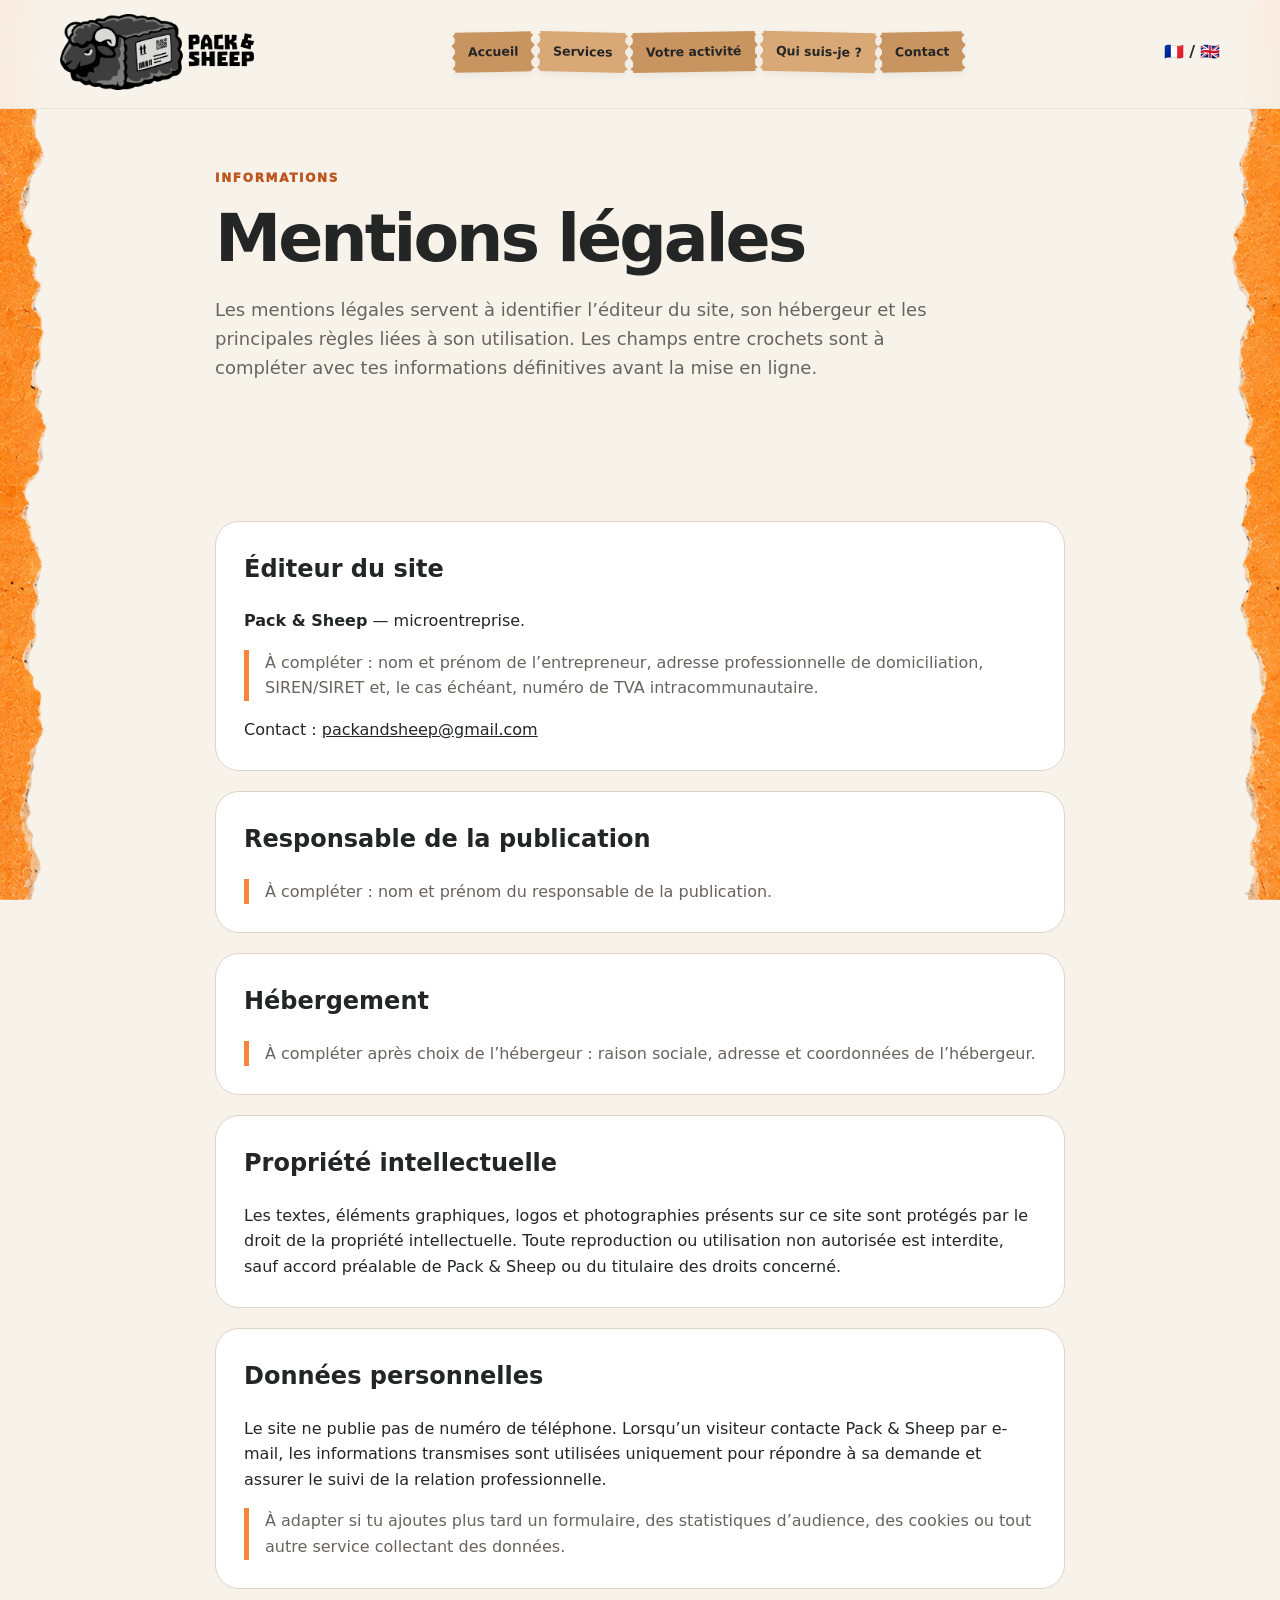
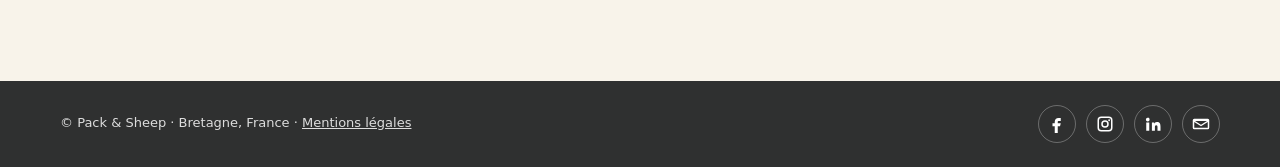
==== mentions-legales.html @ a70dde85 "Add files via upload Mise en ligne initiale du site Pack & Sheep" ====
<!DOCTYPE html>

<html lang="fr"><head><meta charset="utf-8"/><meta content="width=device-width,initial-scale=1" name="viewport"/><title>Mentions légales — Pack &amp; Sheep</title><meta content="Logistique à taille humaine pour les structures indépendantes — Bretagne, France." name="description"/><link href="style.css" rel="stylesheet"/></head><body class=""><div class="site"><nav class="nav"><div class="wrap navin"><a class="brand" href="index.html"><img alt="Pack &amp; Sheep" src="assets/logo.png"/></a><div class="links"><a class="tape" href="index.html">Accueil</a><a class="tape" href="services.html">Services</a><a class="tape" href="activite.html">Votre activité</a><a class="tape" href="qui-suis-je.html">Qui suis-je ?</a><a class="tape" href="contact.html">Contact</a></div><div aria-label="Language" class="lang-switch"><span class="lang-current">🇫🇷</span> / <a href="en/mentions-legales.html">🇬🇧</a></div><a class="btn orange mobile" href="contact.html">Contact</a></div></nav><main><section class="pagehead"><div class="wrap legal-content"><div class="eyebrow">Informations</div><h1 class="page-title">Mentions légales</h1><p class="lead">Les mentions légales servent à identifier l’éditeur du site, son hébergeur et les principales règles liées à son utilisation. Les champs entre crochets sont à compléter avec tes informations définitives avant la mise en ligne.</p></div></section><section class="section"><div class="wrap legal-content"><div class="legal-card"><h2>Éditeur du site</h2><p><strong>Pack &amp; Sheep</strong> — microentreprise.</p><p class="todo">À compléter : nom et prénom de l’entrepreneur, adresse professionnelle de domiciliation, SIREN/SIRET et, le cas échéant, numéro de TVA intracommunautaire.</p><p>Contact : <a href="mailto:packandsheep@gmail.com">packandsheep@gmail.com</a></p></div><div class="legal-card"><h2>Responsable de la publication</h2><p class="todo">À compléter : nom et prénom du responsable de la publication.</p></div><div class="legal-card"><h2>Hébergement</h2><p class="todo">À compléter après choix de l’hébergeur : raison sociale, adresse et coordonnées de l’hébergeur.</p></div><div class="legal-card"><h2>Propriété intellectuelle</h2><p>Les textes, éléments graphiques, logos et photographies présents sur ce site sont protégés par le droit de la propriété intellectuelle. Toute reproduction ou utilisation non autorisée est interdite, sauf accord préalable de Pack &amp; Sheep ou du titulaire des droits concerné.</p></div><div class="legal-card"><h2>Données personnelles</h2><p>Le site ne publie pas de numéro de téléphone. Lorsqu’un visiteur contacte Pack &amp; Sheep par e-mail, les informations transmises sont utilisées uniquement pour répondre à sa demande et assurer le suivi de la relation professionnelle.</p><p class="todo">À adapter si tu ajoutes plus tard un formulaire, des statistiques d’audience, des cookies ou tout autre service collectant des données.</p></div></div></section></main><footer class="footer"><div class="wrap footin"><div class="legal">© Pack &amp; Sheep · Bretagne, France · <a href="mentions-legales.html">Mentions légales</a></div><div class="social"><a aria-label="Facebook" href="https://www.facebook.com/packandsheep" target="_blank"><svg viewbox="0 0 24 24"><path d="M14 8h3V4h-3c-3 0-5 2-5 5v2H6v4h3v9h4v-9h3l1-4h-4V9c0-.7.3-1 1-1z"></path></svg></a><a aria-label="Instagram" href="https://www.instagram.com/packandsheep/" target="_blank"><svg viewbox="0 0 24 24"><path d="M7 2h10a5 5 0 0 1 5 5v10a5 5 0 0 1-5 5H7a5 5 0 0 1-5-5V7a5 5 0 0 1 5-5zm0 2a3 3 0 0 0-3 3v10a3 3 0 0 0 3 3h10a3 3 0 0 0 3-3V7a3 3 0 0 0-3-3H7zm5 3a5 5 0 1 1 0 10 5 5 0 0 1 0-10zm0 2a3 3 0 1 0 0 6 3 3 0 0 0 0-6zm5.5-3.2a1.2 1.2 0 1 1 0 2.4 1.2 1.2 0 0 1 0-2.4z"></path></svg></a><a aria-label="LinkedIn" href="https://linkedin.com/company/packandsheep" rel="noopener noreferrer" target="_blank"><svg viewbox="0 0 24 24"><path d="M4.98 3.5A2.5 2.5 0 1 1 5 8.5a2.5 2.5 0 0 1-.02-5zM3 10h4v11H3V10zm6.5 0h3.83v1.5h.05c.53-1.01 1.84-2.08 3.79-2.08C21.22 9.42 22 12.09 22 15.56V21h-4v-4.82c0-1.15-.02-2.63-1.6-2.63-1.61 0-1.86 1.26-1.86 2.55V21h-4V10z"></path></svg></a><a aria-label="E-mail" href="mailto:packandsheep@gmail.com"><svg viewbox="0 0 24 24"><path d="M3 5h18a2 2 0 0 1 2 2v10a2 2 0 0 1-2 2H3a2 2 0 0 1-2-2V7a2 2 0 0 1 2-2zm9 8 8-5H4l8 5zm0 2L3 9.4V17h18V9.4L12 15z"></path></svg></a></div></div></footer></div><script src="common.js" defer></script></body></html>
---- style.css ----
:root{--ink:#242525;--muted:#68635d;--paper:#f8f3ea;--white:#fff;--orange:#f4863f;--orange2:#ffad73;--line:#ded5c8;--max:1160px;--tape:#b9804e;--charcoal:#2f3030}
*{box-sizing:border-box}html{background:#e97835}body{margin:0;font-family:Inter,ui-sans-serif,system-ui,-apple-system,"Segoe UI",sans-serif;color:var(--ink);line-height:1.6;background:var(--paper)}a{color:inherit}.site{max-width:1440px;margin:auto;min-height:100vh;background:var(--paper);position:relative;display:flex;flex-direction:column;box-shadow:0 0 70px #5d2e1538}.site main{flex:1}
.site:before,.site:after{content:"";position:fixed;z-index:5;top:0;bottom:0;width:clamp(34px,4.2vw,64px);pointer-events:none;background-repeat:no-repeat;background-size:100% 100%}
.site:before{left:0;background-image:url("assets/bordure-gauche.png");background-position:left center}
.site:after{right:0;background-image:url("assets/bordure-droite.png");background-position:right center}
.wrap{width:min(calc(100% - 64px),var(--max));margin:auto}.nav{padding:14px 0 18px;background:#f8f3eaf2;backdrop-filter:blur(12px);position:sticky;top:0;z-index:20;border-bottom:1px solid #8d68451a}.navin{display:flex;align-items:center;justify-content:space-between;gap:20px}.brand img{display:block;width:194px}.links{display:flex;align-items:center;gap:8px;flex-wrap:wrap;justify-content:flex-end}.tape{position:relative;text-decoration:none;font-weight:900;font-size:12.5px;padding:10px 13px;background:#c89561;transform:rotate(-1deg);box-shadow:0 3px 8px #0001}.tape:nth-child(even){transform:rotate(1.2deg);background:#d8a876}.tape:before,.tape:after{content:"";position:absolute;top:0;bottom:0;width:8px;background:inherit}.tape:before{left:-5px;clip-path:polygon(100% 0,35% 8%,85% 20%,20% 34%,78% 48%,25% 63%,88% 78%,28% 91%,100% 100%)}.tape:after{right:-5px;clip-path:polygon(0 0,65% 8%,15% 20%,80% 34%,22% 48%,75% 63%,12% 78%,72% 91%,0 100%)}.tape.active{background:var(--orange);color:#171717}.section{padding:72px 0}.hero{padding:48px 0 78px}.hero-grid,.split{display:grid;grid-template-columns:1fr 1fr;gap:54px;align-items:center}.eyebrow{font-size:12px;font-weight:950;text-transform:uppercase;letter-spacing:.14em;color:#bd551f;margin-bottom:16px}.hero h1,.page-title{font-size:clamp(40px,5.2vw,70px);line-height:1.02;letter-spacing:-.045em;margin:0 0 24px}.lead{font-size:18px;color:var(--muted);max-width:690px}.lead strong,.copy strong{color:var(--ink)}.hero-photo,.bio-photo{position:relative}.hero-photo:before,.hero-photo:after,.bio-photo:before,.bio-photo:after{content:"";position:absolute;width:100px;height:28px;background:#b9824ebf;z-index:3;box-shadow:0 2px 4px #0002}.hero-photo:before,.bio-photo:before{top:-5px;left:-25px;transform:rotate(-9deg)}.hero-photo:after,.bio-photo:after{right:-22px;bottom:3px;transform:rotate(8deg)}.hero-photo img,.photo{width:100%;display:block;border-radius:28px;object-fit:cover}.hero-photo img{aspect-ratio:4/5}.actions{display:flex;gap:13px;flex-wrap:wrap;margin-top:28px}.btn{display:inline-flex;align-items:center;justify-content:center;padding:14px 20px;border-radius:999px;text-decoration:none;font-weight:900;background:var(--ink);color:#fff;border:2px solid var(--ink)}.btn.orange{background:var(--orange);border-color:var(--orange);color:#1d1d1d}.btn.light{background:white;color:var(--ink)}.mascot{display:flex;justify-content:center;margin:10px 0 -25px}.mascot img{width:min(390px,72vw);filter:drop-shadow(0 16px 16px #0002)}.pagehead{padding:60px 0 28px}.pagehead p{max-width:760px}.cards{display:grid;grid-template-columns:1fr 1fr;gap:20px}.card{background:#fff;border:1px solid var(--line);border-radius:26px;overflow:hidden}.card img{width:100%;height:250px;object-fit:cover}.card .copy{padding:28px}.card h2,.card h3{margin:0 0 10px;letter-spacing:-.025em}.card h2{font-size:31px}.card p{color:var(--muted);margin:0}.card.storage{grid-column:1/-1;display:grid;grid-template-columns:.72fr 1.28fr}.card.storage img{height:100%;min-height:270px}.card.storage .copy{display:flex;flex-direction:column;justify-content:center}.report{display:grid;grid-template-columns:150px 1fr;gap:28px;align-items:center;background:#343939;color:#fff;padding:28px;border-radius:26px;margin-top:20px}.report img{width:130px}.report p{color:#dedede;margin:5px 0 0}.report strong,.stand strong,.contactbox strong{color:inherit}.download{margin:34px 0;text-align:center;padding:36px 24px;background:#fff;border:1px dashed #b9a894;border-radius:24px}.download .btn{font-size:19px;padding:17px 25px}.download p{margin:16px 0 0;color:var(--muted)}.stand{background:#2f3030;color:white;border-radius:28px;overflow:hidden;display:grid;grid-template-columns:1.2fr .8fr}.stand img{width:100%;height:100%;min-height:360px;object-fit:cover}.stand .copy{padding:42px;display:flex;justify-content:center;flex-direction:column}.stand p{color:#ddd}.process{margin-top:58px;padding-top:50px;border-top:2px dashed #c9b7a4}.process h2{font-size:42px;margin:0 0 28px}.steps{display:grid;grid-template-columns:repeat(5,1fr);gap:14px}.step{background:#fff;border:1px solid var(--line);border-radius:20px;padding:22px}.bubble{width:38px;height:38px;border-radius:50%;background:var(--orange);display:grid;place-items:center;font-weight:950;margin-bottom:14px}.step h3{margin:0 0 6px;font-size:17px}.step p{font-size:14px;color:var(--muted);margin:0}
.activity{padding:24px 0 82px}.activity-box{display:grid;grid-template-columns:1.1fr .9fr;gap:26px;align-items:stretch}.activity-box>*{min-height:0}.activity-copy,.activity-visual{border-radius:28px;height:100%}.activity-copy{background:var(--orange);padding:42px;color:#222}.activity-copy .lead{color:#2e2925}.activity-visual{background:#343939;padding:18px;display:flex;align-items:stretch;min-height:0;max-height:100%;overflow:hidden}.activity-visual img{width:100%;height:100%;min-height:0;border-radius:18px;object-fit:cover;object-position:center 48%}.tags{display:flex;flex-wrap:wrap;gap:10px;margin-top:25px}.tag{padding:9px 13px;border:1px solid #34271e55;background:#fff7;border-radius:999px;font-weight:850;font-size:13px}.bio-grid{display:grid;grid-template-columns:.9fr 1.1fr;gap:52px;align-items:center}.bio-photo img{width:100%;border-radius:28px;filter:grayscale(1);display:block}.why{margin-top:65px;background:#fff;border-radius:30px;padding:42px;display:grid;grid-template-columns:.42fr 1.16fr .42fr;gap:30px;align-items:center}.why-logo{display:flex;align-items:center;justify-content:center}.why-logo img{width:100%;max-height:205px;object-fit:contain}.why-logo.sheep img{transform:none;width:86%;max-height:185px}.why-logo.cloud img{width:95%;max-height:200px}.contactbox{background:#343939;color:#fff;border-radius:30px;padding:52px;display:grid;grid-template-columns:1.15fr .85fr;gap:40px}.contactbox .lead{color:#ddd}.social-big{display:grid;gap:13px}.social-big a{display:flex;align-items:center;gap:15px;padding:16px 18px;border:1px solid #ffffff2b;border-radius:16px;text-decoration:none;font-weight:900}.social-big svg{width:31px;height:31px;fill:currentColor}.legal-content{max-width:850px}.legal-card{background:#fff;border:1px solid var(--line);border-radius:24px;padding:28px;margin:20px 0}.legal-card h2{margin-top:0}.legal-card p:last-child{margin-bottom:0}.todo{border-left:5px solid var(--orange);padding-left:16px;color:var(--muted)}
.footer{background:#2f3030;color:#fff;padding:24px 0;position:relative;z-index:10}.footin{display:flex;justify-content:space-between;align-items:center;gap:20px}.social{display:flex;gap:10px}.social a{width:38px;height:38px;border:1px solid #ffffff4a;border-radius:50%;display:grid;place-items:center}.social svg{width:18px;height:18px;fill:currentColor}.legal{font-size:13px;color:#ddd}.mobile{display:none}
@media(max-width:1050px){.brand img{width:173px}.tape{font-size:11.5px;padding:9px 10px}.links{gap:6px}}
@media(max-width:820px){.site:before,.site:after{display:none}.wrap{width:min(calc(100% - 32px),var(--max))}.nav{position:sticky}.navin{align-items:center}.links{display:none}.mobile{display:inline-flex}.hero-grid,.split,.bio-grid,.activity-box,.contactbox{grid-template-columns:1fr}.hero-photo{order:-1}.hero-photo img{aspect-ratio:4/3}.cards{grid-template-columns:1fr}.card.storage{grid-column:auto;display:block}.card.storage img{height:240px;min-height:0}.report{grid-template-columns:90px 1fr}.report img{width:82px}.stand{grid-template-columns:1fr}.steps{grid-template-columns:1fr 1fr}.why{grid-template-columns:1fr;padding:28px}.why-logo img{max-height:160px}.footin{align-items:flex-start;flex-direction:column}.hero h1,.page-title{font-size:43px}.section{padding:55px 0}.hero-photo:before,.hero-photo:after,.bio-photo:before,.bio-photo:after{width:75px;height:22px}}
@media(max-width:520px){.steps{grid-template-columns:1fr}.brand img{width:160px}.report{grid-template-columns:1fr}.contactbox{padding:30px}.activity-copy{padding:28px}}

.lang-switch{display:flex;align-items:center;gap:5px;white-space:nowrap;font-weight:900;font-size:16px;padding:0;background:transparent;border:0}.lang-switch a{text-decoration:none;opacity:1}.lang-current{opacity:1}
@media(max-width:1050px){.lang-switch{font-size:14px;padding:6px 7px}}
@media(max-width:820px){.lang-switch{margin-left:auto}.navin>.mobile{margin-left:0}}

.location-flag{height:1em;width:auto;vertical-align:-0.12em;margin-left:.28em;display:inline-block}


/* ===== V3.9 — responsive mobile ===== */
.mobile-menu-toggle{display:none}
@media (max-width:820px){
  html{background:var(--paper);overflow-x:hidden}
  body{overflow-x:hidden}
  .site{width:100%;max-width:none;box-shadow:none;overflow:hidden}
  .site:before,.site:after{display:none!important}
  .wrap{width:min(calc(100% - 36px),var(--max))}

  .nav{padding:9px 0 10px;position:sticky;top:0;z-index:100;background:#f8f3eafa;backdrop-filter:blur(14px)}
  .navin{display:grid;grid-template-columns:minmax(0,1fr) auto auto;gap:10px;position:relative}
  .brand{min-width:0;display:flex;align-items:center}
  .brand img{width:154px;max-width:100%;height:auto}
  .lang-switch{font-size:14px;gap:3px;margin:0;padding:0;align-self:center}
  .navin>.mobile{display:none!important}
  .mobile-menu-toggle{display:grid;width:42px;height:42px;padding:0;border:1px solid #d9cdbf;border-radius:12px;background:#fff;place-items:center;cursor:pointer;color:var(--ink)}
  .mobile-menu-toggle span,.mobile-menu-toggle:before,.mobile-menu-toggle:after{content:"";display:block;width:20px;height:2px;background:currentColor;border-radius:2px;transition:transform .2s,opacity .2s}
  .mobile-menu-toggle span{margin:4px 0}
  .mobile-menu-toggle[aria-expanded="true"] span{opacity:0}
  .mobile-menu-toggle[aria-expanded="true"]:before{transform:translateY(6px) rotate(45deg)}
  .mobile-menu-toggle[aria-expanded="true"]:after{transform:translateY(-6px) rotate(-45deg)}
  .links{display:none;position:absolute;left:0;right:0;top:calc(100% + 10px);padding:14px 18px 18px;background:#f8f3ea;border:1px solid #ded5c8;border-radius:0 0 18px 18px;box-shadow:0 16px 30px #0002;flex-direction:column;align-items:stretch;gap:8px}
  .links.mobile-open{display:flex}
  .tape,.tape:nth-child(even){display:block;width:100%;font-size:14px;padding:11px 15px;text-align:center;transform:none}

  .hero{padding:28px 0 48px}
  .hero-grid,.split,.bio-grid,.activity-box,.contactbox{grid-template-columns:1fr;gap:28px}
  .hero-grid{display:flex;flex-direction:column}
  .hero-grid>div:first-child{order:1}.hero-photo{order:2}
  .eyebrow{font-size:11px;margin-bottom:12px}
  .hero h1,.page-title{font-size:clamp(36px,10vw,48px);line-height:1.04;margin-bottom:20px}
  .lead{font-size:16px;line-height:1.65}
  .actions{display:grid;grid-template-columns:1fr;gap:10px;margin-top:24px}
  .btn{width:100%;min-height:50px;padding:13px 18px;text-align:center}
  .hero-photo img{aspect-ratio:4/3;border-radius:22px}
  .hero-photo:before,.hero-photo:after,.bio-photo:before,.bio-photo:after{width:70px;height:20px}
  .mascot{margin:22px 0 -12px}.mascot img{width:min(290px,76vw)}

  .section{padding:46px 0}.pagehead{padding:38px 0 18px}
  .cards{grid-template-columns:1fr;gap:16px}.card{border-radius:20px}.card img{height:210px}.card .copy{padding:22px}.card h2{font-size:27px}
  .card.storage{grid-column:auto;display:block}.card.storage img{height:205px;min-height:0}
  .report{grid-template-columns:76px 1fr;gap:18px;padding:22px;border-radius:20px}.report img{width:72px}
  .download{margin:25px 0;padding:27px 18px}.download .btn{font-size:16px}
  .stand{grid-template-columns:1fr;border-radius:22px}.stand img{min-height:0;height:250px}.stand .copy{padding:27px}
  .process{margin-top:42px;padding-top:38px}.process h2{font-size:32px}.steps{grid-template-columns:1fr;gap:12px}.step{padding:19px}

  .activity{padding:16px 0 52px}.activity-box{gap:18px}.activity-copy{padding:27px;border-radius:22px}.activity-visual{padding:12px;border-radius:22px}.activity-visual img{height:auto;aspect-ratio:1/1;object-fit:cover}
  .tags{gap:8px}.tag{font-size:12px;padding:8px 11px}

  .bio-grid{gap:30px}.bio-photo img{border-radius:22px}
  .why{margin-top:42px;padding:26px 20px;grid-template-columns:1fr;gap:18px;border-radius:22px}
  .why>div:nth-child(2){order:1}.why-logo.sheep{order:2}.why-logo.cloud{order:3}
  .why-logo img{max-height:145px}.why-logo.sheep img{width:auto;max-width:62%;max-height:145px}.why-logo.cloud img{width:auto;max-width:72%;max-height:155px}

  .contactbox{padding:28px 22px;border-radius:22px}.social-big a{padding:14px 15px}.social-big svg{width:28px;height:28px}
  .legal-card{padding:21px 19px;border-radius:18px}

  .footer{padding:22px 0}.footin{flex-direction:column;align-items:center;gap:17px;text-align:center}.legal{font-size:12px}.social{justify-content:center;flex-wrap:wrap}.social a{width:42px;height:42px}
}
@media (max-width:390px){
  .wrap{width:calc(100% - 28px)}
  .brand img{width:140px}
  .navin{gap:7px}
  .mobile-menu-toggle{width:39px;height:39px}
  .hero h1,.page-title{font-size:34px}
  .contactbox{padding:24px 18px}
}
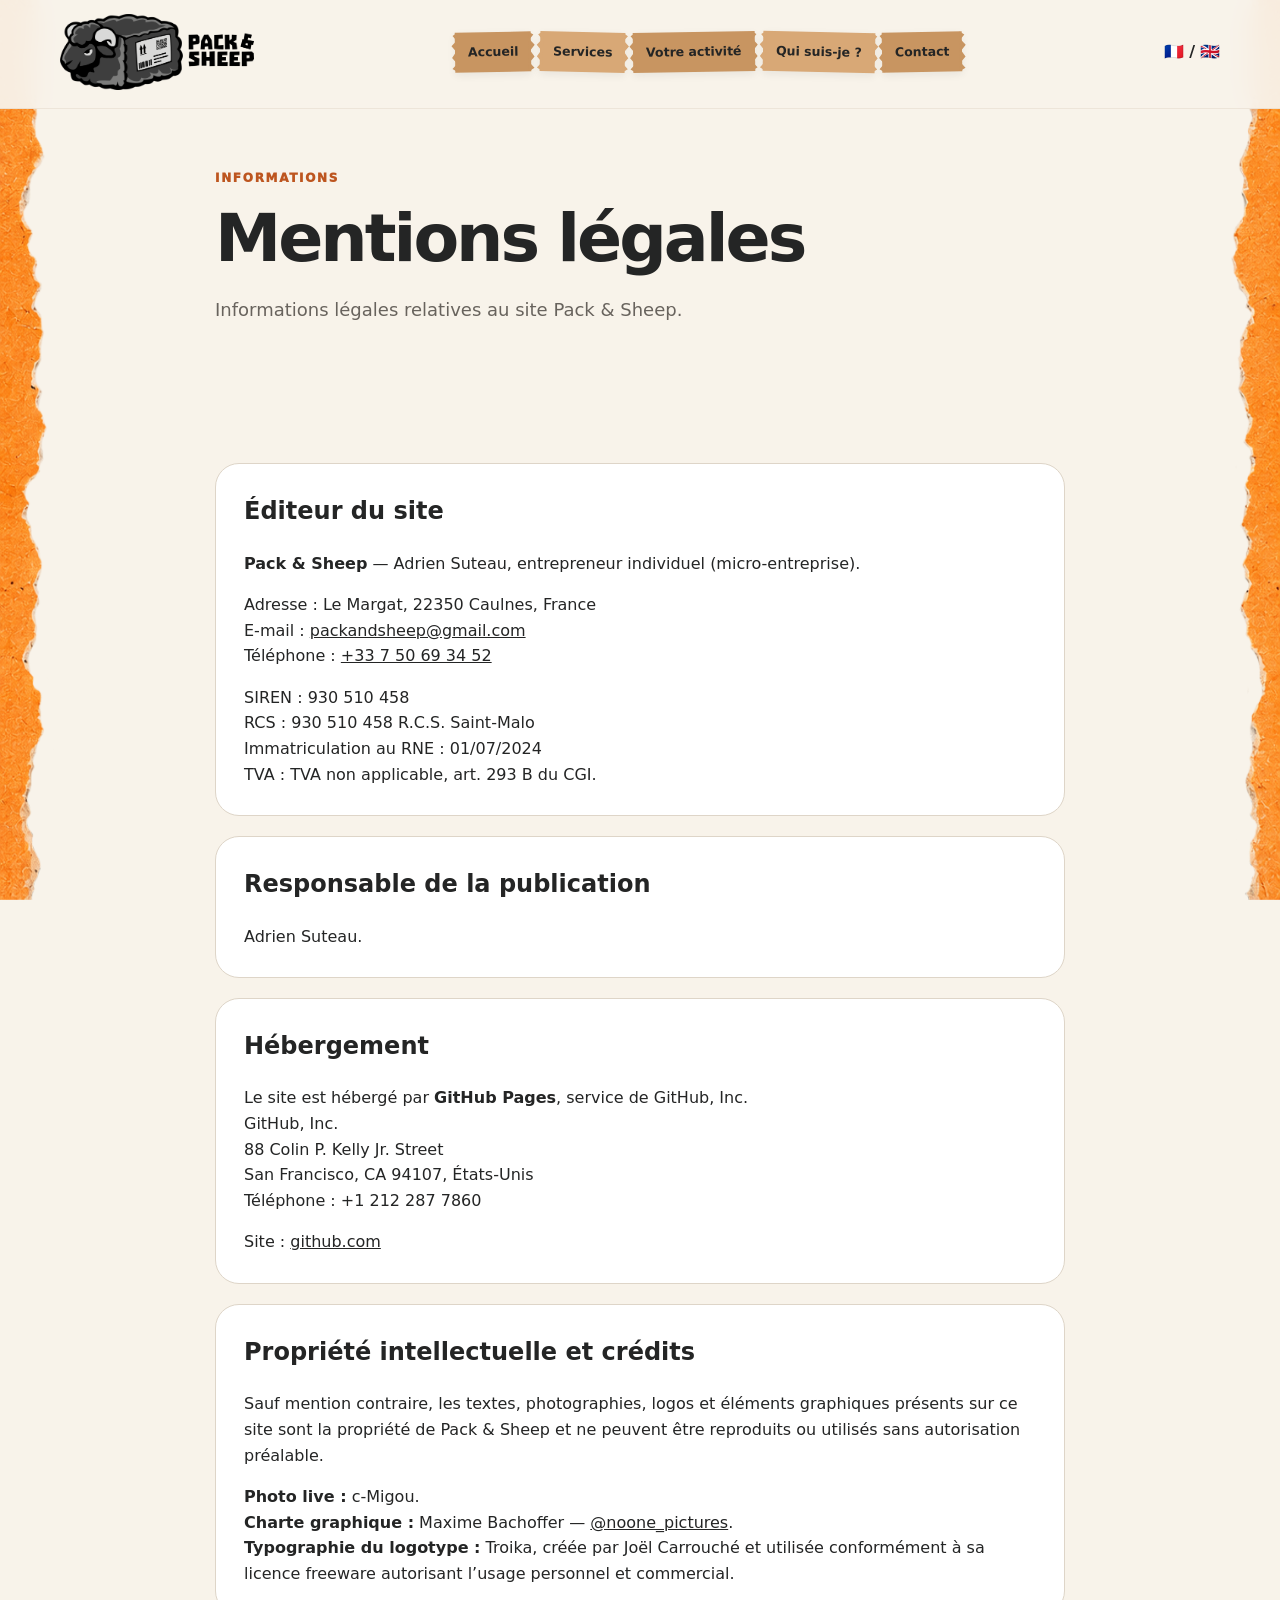
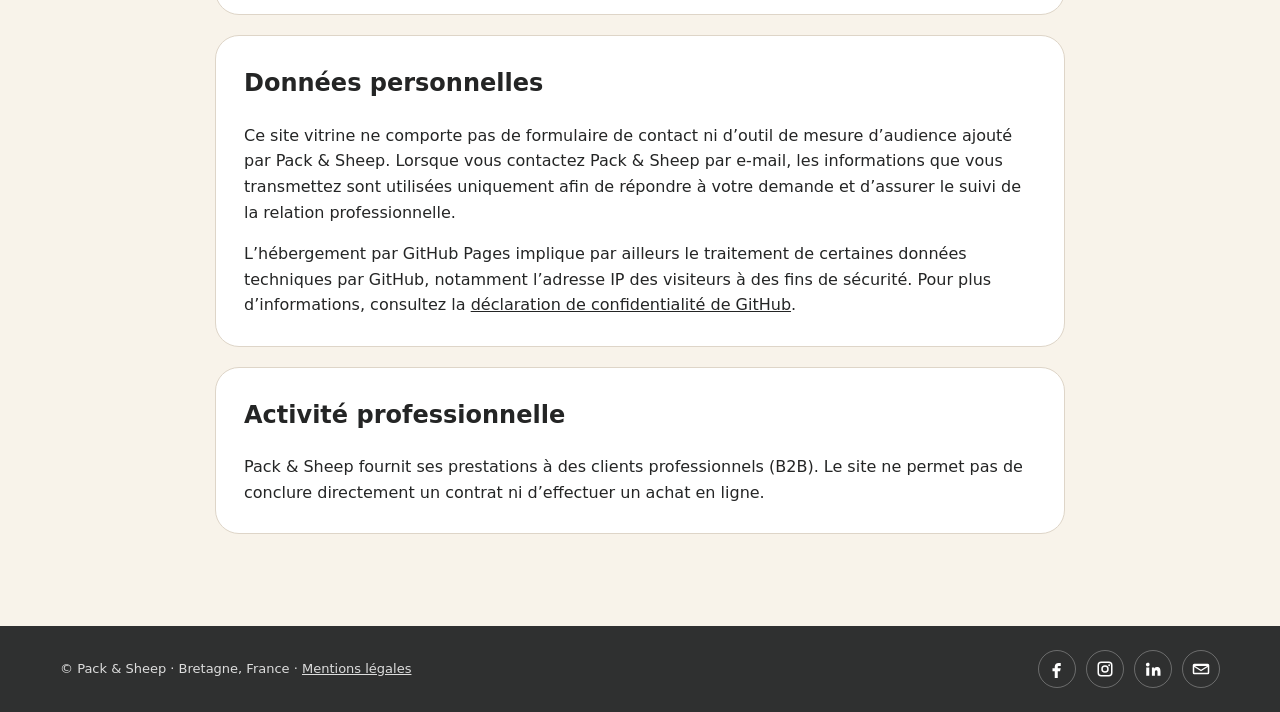
==== commit aa190d52: "Add files via upload" ====
--- a/mentions-legales.html
+++ b/mentions-legales.html
@@ -1,3 +1,3 @@
 <!DOCTYPE html>
 
-<html lang="fr"><head><meta charset="utf-8"/><meta content="width=device-width,initial-scale=1" name="viewport"/><title>Mentions légales — Pack &amp; Sheep</title><meta content="Logistique à taille humaine pour les structures indépendantes — Bretagne, France." name="description"/><link href="style.css" rel="stylesheet"/></head><body class=""><div class="site"><nav class="nav"><div class="wrap navin"><a class="brand" href="index.html"><img alt="Pack &amp; Sheep" src="assets/logo.png"/></a><div class="links"><a class="tape" href="index.html">Accueil</a><a class="tape" href="services.html">Services</a><a class="tape" href="activite.html">Votre activité</a><a class="tape" href="qui-suis-je.html">Qui suis-je ?</a><a class="tape" href="contact.html">Contact</a></div><div aria-label="Language" class="lang-switch"><span class="lang-current">🇫🇷</span> / <a href="en/mentions-legales.html">🇬🇧</a></div><a class="btn orange mobile" href="contact.html">Contact</a></div></nav><main><section class="pagehead"><div class="wrap legal-content"><div class="eyebrow">Informations</div><h1 class="page-title">Mentions légales</h1><p class="lead">Les mentions légales servent à identifier l’éditeur du site, son hébergeur et les principales règles liées à son utilisation. Les champs entre crochets sont à compléter avec tes informations définitives avant la mise en ligne.</p></div></section><section class="section"><div class="wrap legal-content"><div class="legal-card"><h2>Éditeur du site</h2><p><strong>Pack &amp; Sheep</strong> — microentreprise.</p><p class="todo">À compléter : nom et prénom de l’entrepreneur, adresse professionnelle de domiciliation, SIREN/SIRET et, le cas échéant, numéro de TVA intracommunautaire.</p><p>Contact : <a href="mailto:packandsheep@gmail.com">packandsheep@gmail.com</a></p></div><div class="legal-card"><h2>Responsable de la publication</h2><p class="todo">À compléter : nom et prénom du responsable de la publication.</p></div><div class="legal-card"><h2>Hébergement</h2><p class="todo">À compléter après choix de l’hébergeur : raison sociale, adresse et coordonnées de l’hébergeur.</p></div><div class="legal-card"><h2>Propriété intellectuelle</h2><p>Les textes, éléments graphiques, logos et photographies présents sur ce site sont protégés par le droit de la propriété intellectuelle. Toute reproduction ou utilisation non autorisée est interdite, sauf accord préalable de Pack &amp; Sheep ou du titulaire des droits concerné.</p></div><div class="legal-card"><h2>Données personnelles</h2><p>Le site ne publie pas de numéro de téléphone. Lorsqu’un visiteur contacte Pack &amp; Sheep par e-mail, les informations transmises sont utilisées uniquement pour répondre à sa demande et assurer le suivi de la relation professionnelle.</p><p class="todo">À adapter si tu ajoutes plus tard un formulaire, des statistiques d’audience, des cookies ou tout autre service collectant des données.</p></div></div></section></main><footer class="footer"><div class="wrap footin"><div class="legal">© Pack &amp; Sheep · Bretagne, France · <a href="mentions-legales.html">Mentions légales</a></div><div class="social"><a aria-label="Facebook" href="https://www.facebook.com/packandsheep" target="_blank"><svg viewbox="0 0 24 24"><path d="M14 8h3V4h-3c-3 0-5 2-5 5v2H6v4h3v9h4v-9h3l1-4h-4V9c0-.7.3-1 1-1z"></path></svg></a><a aria-label="Instagram" href="https://www.instagram.com/packandsheep/" target="_blank"><svg viewbox="0 0 24 24"><path d="M7 2h10a5 5 0 0 1 5 5v10a5 5 0 0 1-5 5H7a5 5 0 0 1-5-5V7a5 5 0 0 1 5-5zm0 2a3 3 0 0 0-3 3v10a3 3 0 0 0 3 3h10a3 3 0 0 0 3-3V7a3 3 0 0 0-3-3H7zm5 3a5 5 0 1 1 0 10 5 5 0 0 1 0-10zm0 2a3 3 0 1 0 0 6 3 3 0 0 0 0-6zm5.5-3.2a1.2 1.2 0 1 1 0 2.4 1.2 1.2 0 0 1 0-2.4z"></path></svg></a><a aria-label="LinkedIn" href="https://linkedin.com/company/packandsheep" rel="noopener noreferrer" target="_blank"><svg viewbox="0 0 24 24"><path d="M4.98 3.5A2.5 2.5 0 1 1 5 8.5a2.5 2.5 0 0 1-.02-5zM3 10h4v11H3V10zm6.5 0h3.83v1.5h.05c.53-1.01 1.84-2.08 3.79-2.08C21.22 9.42 22 12.09 22 15.56V21h-4v-4.82c0-1.15-.02-2.63-1.6-2.63-1.61 0-1.86 1.26-1.86 2.55V21h-4V10z"></path></svg></a><a aria-label="E-mail" href="mailto:packandsheep@gmail.com"><svg viewbox="0 0 24 24"><path d="M3 5h18a2 2 0 0 1 2 2v10a2 2 0 0 1-2 2H3a2 2 0 0 1-2-2V7a2 2 0 0 1 2-2zm9 8 8-5H4l8 5zm0 2L3 9.4V17h18V9.4L12 15z"></path></svg></a></div></div></footer></div><script src="common.js" defer></script></body></html>+<html lang="fr"><head><meta charset="utf-8"/><meta content="width=device-width,initial-scale=1" name="viewport"/><title>Mentions légales — Pack &amp; Sheep</title><meta content="Logistique à taille humaine pour les structures indépendantes — Bretagne, France." name="description"/><link href="style.css" rel="stylesheet"/></head><body class=""><div class="site"><nav class="nav"><div class="wrap navin"><a class="brand" href="index.html"><img alt="Pack &amp; Sheep" src="assets/logo.png"/></a><div class="links"><a class="tape" href="index.html">Accueil</a><a class="tape" href="services.html">Services</a><a class="tape" href="activite.html">Votre activité</a><a class="tape" href="qui-suis-je.html">Qui suis-je ?</a><a class="tape" href="contact.html">Contact</a></div><div aria-label="Language" class="lang-switch"><span class="lang-current">🇫🇷</span> / <a href="en/mentions-legales.html">🇬🇧</a></div><a class="btn orange mobile" href="contact.html">Contact</a></div></nav><main><section class="pagehead"><div class="wrap legal-content"><div class="eyebrow">Informations</div><h1 class="page-title">Mentions légales</h1><p class="lead">Informations légales relatives au site Pack &amp; Sheep.</p></div></section><section class="section"><div class="wrap legal-content"><div class="legal-card"><h2>Éditeur du site</h2><p><strong>Pack &amp; Sheep</strong> — Adrien Suteau, entrepreneur individuel (micro-entreprise).</p><p>Adresse : Le Margat, 22350 Caulnes, France<br/>E-mail : <a href="mailto:packandsheep@gmail.com">packandsheep@gmail.com</a><br/>Téléphone : <a href="tel:+33750693452">+33 7 50 69 34 52</a></p><p>SIREN : 930 510 458<br/>RCS : 930 510 458 R.C.S. Saint-Malo<br/>Immatriculation au RNE : 01/07/2024<br/>TVA : TVA non applicable, art. 293 B du CGI.</p></div><div class="legal-card"><h2>Responsable de la publication</h2><p>Adrien Suteau.</p></div><div class="legal-card"><h2>Hébergement</h2><p>Le site est hébergé par <strong>GitHub Pages</strong>, service de GitHub, Inc.<br/>GitHub, Inc.<br/>88 Colin P. Kelly Jr. Street<br/>San Francisco, CA 94107, États-Unis<br/>Téléphone : +1 212 287 7860</p><p>Site : <a href="https://github.com/" target="_blank" rel="noopener noreferrer">github.com</a></p></div><div class="legal-card"><h2>Propriété intellectuelle et crédits</h2><p>Sauf mention contraire, les textes, photographies, logos et éléments graphiques présents sur ce site sont la propriété de Pack &amp; Sheep et ne peuvent être reproduits ou utilisés sans autorisation préalable.</p><p><strong>Photo live :</strong> c-Migou.<br/><strong>Charte graphique :</strong> Maxime Bachoffer — <a href="https://www.instagram.com/noone_pictures" target="_blank" rel="noopener noreferrer">@noone_pictures</a>.<br/><strong>Typographie du logotype :</strong> Troika, créée par Joël Carrouché et utilisée conformément à sa licence freeware autorisant l’usage personnel et commercial.</p></div><div class="legal-card"><h2>Données personnelles</h2><p>Ce site vitrine ne comporte pas de formulaire de contact ni d’outil de mesure d’audience ajouté par Pack &amp; Sheep. Lorsque vous contactez Pack &amp; Sheep par e-mail, les informations que vous transmettez sont utilisées uniquement afin de répondre à votre demande et d’assurer le suivi de la relation professionnelle.</p><p>L’hébergement par GitHub Pages implique par ailleurs le traitement de certaines données techniques par GitHub, notamment l’adresse IP des visiteurs à des fins de sécurité. Pour plus d’informations, consultez la <a href="https://docs.github.com/en/site-policy/privacy-policies/github-general-privacy-statement" target="_blank" rel="noopener noreferrer">déclaration de confidentialité de GitHub</a>.</p></div><div class="legal-card"><h2>Activité professionnelle</h2><p>Pack &amp; Sheep fournit ses prestations à des clients professionnels (B2B). Le site ne permet pas de conclure directement un contrat ni d’effectuer un achat en ligne.</p></div></div></section></main><footer class="footer"><div class="wrap footin"><div class="legal">© Pack &amp; Sheep · Bretagne, France · <a href="mentions-legales.html">Mentions légales</a></div><div class="social"><a aria-label="Facebook" href="https://www.facebook.com/packandsheep" target="_blank"><svg viewbox="0 0 24 24"><path d="M14 8h3V4h-3c-3 0-5 2-5 5v2H6v4h3v9h4v-9h3l1-4h-4V9c0-.7.3-1 1-1z"></path></svg></a><a aria-label="Instagram" href="https://www.instagram.com/packandsheep/" target="_blank"><svg viewbox="0 0 24 24"><path d="M7 2h10a5 5 0 0 1 5 5v10a5 5 0 0 1-5 5H7a5 5 0 0 1-5-5V7a5 5 0 0 1 5-5zm0 2a3 3 0 0 0-3 3v10a3 3 0 0 0 3 3h10a3 3 0 0 0 3-3V7a3 3 0 0 0-3-3H7zm5 3a5 5 0 1 1 0 10 5 5 0 0 1 0-10zm0 2a3 3 0 1 0 0 6 3 3 0 0 0 0-6zm5.5-3.2a1.2 1.2 0 1 1 0 2.4 1.2 1.2 0 0 1 0-2.4z"></path></svg></a><a aria-label="LinkedIn" href="https://linkedin.com/company/packandsheep" rel="noopener noreferrer" target="_blank"><svg viewbox="0 0 24 24"><path d="M4.98 3.5A2.5 2.5 0 1 1 5 8.5a2.5 2.5 0 0 1-.02-5zM3 10h4v11H3V10zm6.5 0h3.83v1.5h.05c.53-1.01 1.84-2.08 3.79-2.08C21.22 9.42 22 12.09 22 15.56V21h-4v-4.82c0-1.15-.02-2.63-1.6-2.63-1.61 0-1.86 1.26-1.86 2.55V21h-4V10z"></path></svg></a><a aria-label="E-mail" href="mailto:packandsheep@gmail.com"><svg viewbox="0 0 24 24"><path d="M3 5h18a2 2 0 0 1 2 2v10a2 2 0 0 1-2 2H3a2 2 0 0 1-2-2V7a2 2 0 0 1 2-2zm9 8 8-5H4l8 5zm0 2L3 9.4V17h18V9.4L12 15z"></path></svg></a></div></div></footer></div><script src="common.js" defer></script></body></html>
